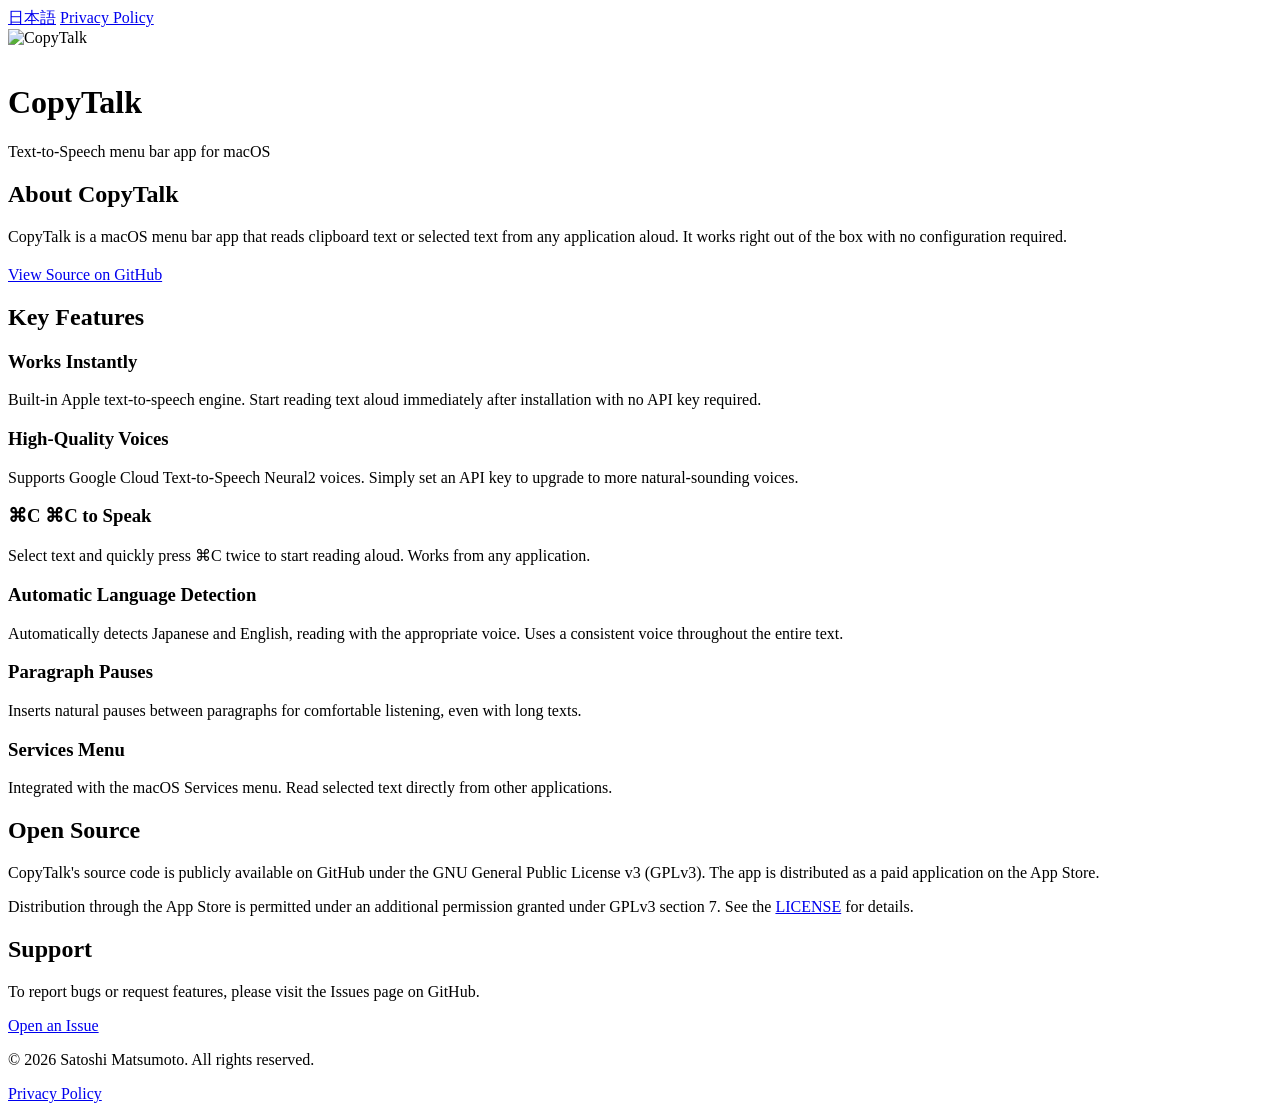
==== docs/en/index.html @ 1976384e "サポートサイトのオープンソース説明文を修正 App Store で有料配布であることを明記  Co-Authored-By: Claude Opus 4.6 (1M context) <noreply" ====
<!DOCTYPE html>
<html lang="en">
<head>
<meta charset="utf-8">
<meta name="viewport" content="width=device-width, initial-scale=1">
<title>CopyTalk</title>
<link rel="stylesheet" href="../style.css">
</head>
<body>
<nav>
  <a href="../ja/">日本語</a>
  <a href="privacy.html">Privacy Policy</a>
</nav>
<header>
  <img src="../appicon.png" alt="CopyTalk" width="128" height="128" style="margin-bottom: 16px;">
  <h1>CopyTalk</h1>
  <p>Text-to-Speech menu bar app for macOS</p>
</header>
<main>
  <section>
    <h2>About CopyTalk</h2>
    <p>CopyTalk is a macOS menu bar app that reads clipboard text or selected text from any application aloud. It works right out of the box with no configuration required.</p>
    <div style="margin-top: 20px;">
      <a href="https://github.com/cometheart314/CopyTalk" class="btn">View Source on GitHub</a>
    </div>
  </section>

  <section>
    <h2>Key Features</h2>
    <div class="features-grid">
      <div class="feature-card">
        <h3>Works Instantly</h3>
        <p>Built-in Apple text-to-speech engine. Start reading text aloud immediately after installation with no API key required.</p>
      </div>
      <div class="feature-card">
        <h3>High-Quality Voices</h3>
        <p>Supports Google Cloud Text-to-Speech Neural2 voices. Simply set an API key to upgrade to more natural-sounding voices.</p>
      </div>
      <div class="feature-card">
        <h3>⌘C ⌘C to Speak</h3>
        <p>Select text and quickly press ⌘C twice to start reading aloud. Works from any application.</p>
      </div>
      <div class="feature-card">
        <h3>Automatic Language Detection</h3>
        <p>Automatically detects Japanese and English, reading with the appropriate voice. Uses a consistent voice throughout the entire text.</p>
      </div>
      <div class="feature-card">
        <h3>Paragraph Pauses</h3>
        <p>Inserts natural pauses between paragraphs for comfortable listening, even with long texts.</p>
      </div>
      <div class="feature-card">
        <h3>Services Menu</h3>
        <p>Integrated with the macOS Services menu. Read selected text directly from other applications.</p>
      </div>
    </div>
  </section>

  <section>
    <h2>Open Source</h2>
    <p>CopyTalk's source code is publicly available on GitHub under the GNU General Public License v3 (GPLv3). The app is distributed as a paid application on the App Store.</p>
    <p class="license-note">Distribution through the App Store is permitted under an additional permission granted under GPLv3 section 7. See the <a href="https://github.com/cometheart314/CopyTalk/blob/main/LICENSE">LICENSE</a> for details.</p>
  </section>

  <section>
    <h2>Support</h2>
    <p>To report bugs or request features, please visit the Issues page on GitHub.</p>
    <div style="margin-top: 12px;">
      <a href="https://github.com/cometheart314/CopyTalk/issues" class="btn btn-secondary">Open an Issue</a>
    </div>
  </section>
</main>
<footer>
  <p>&copy; 2026 Satoshi Matsumoto. All rights reserved.</p>
  <p><a href="privacy.html">Privacy Policy</a></p>
</footer>
</body>
</html>
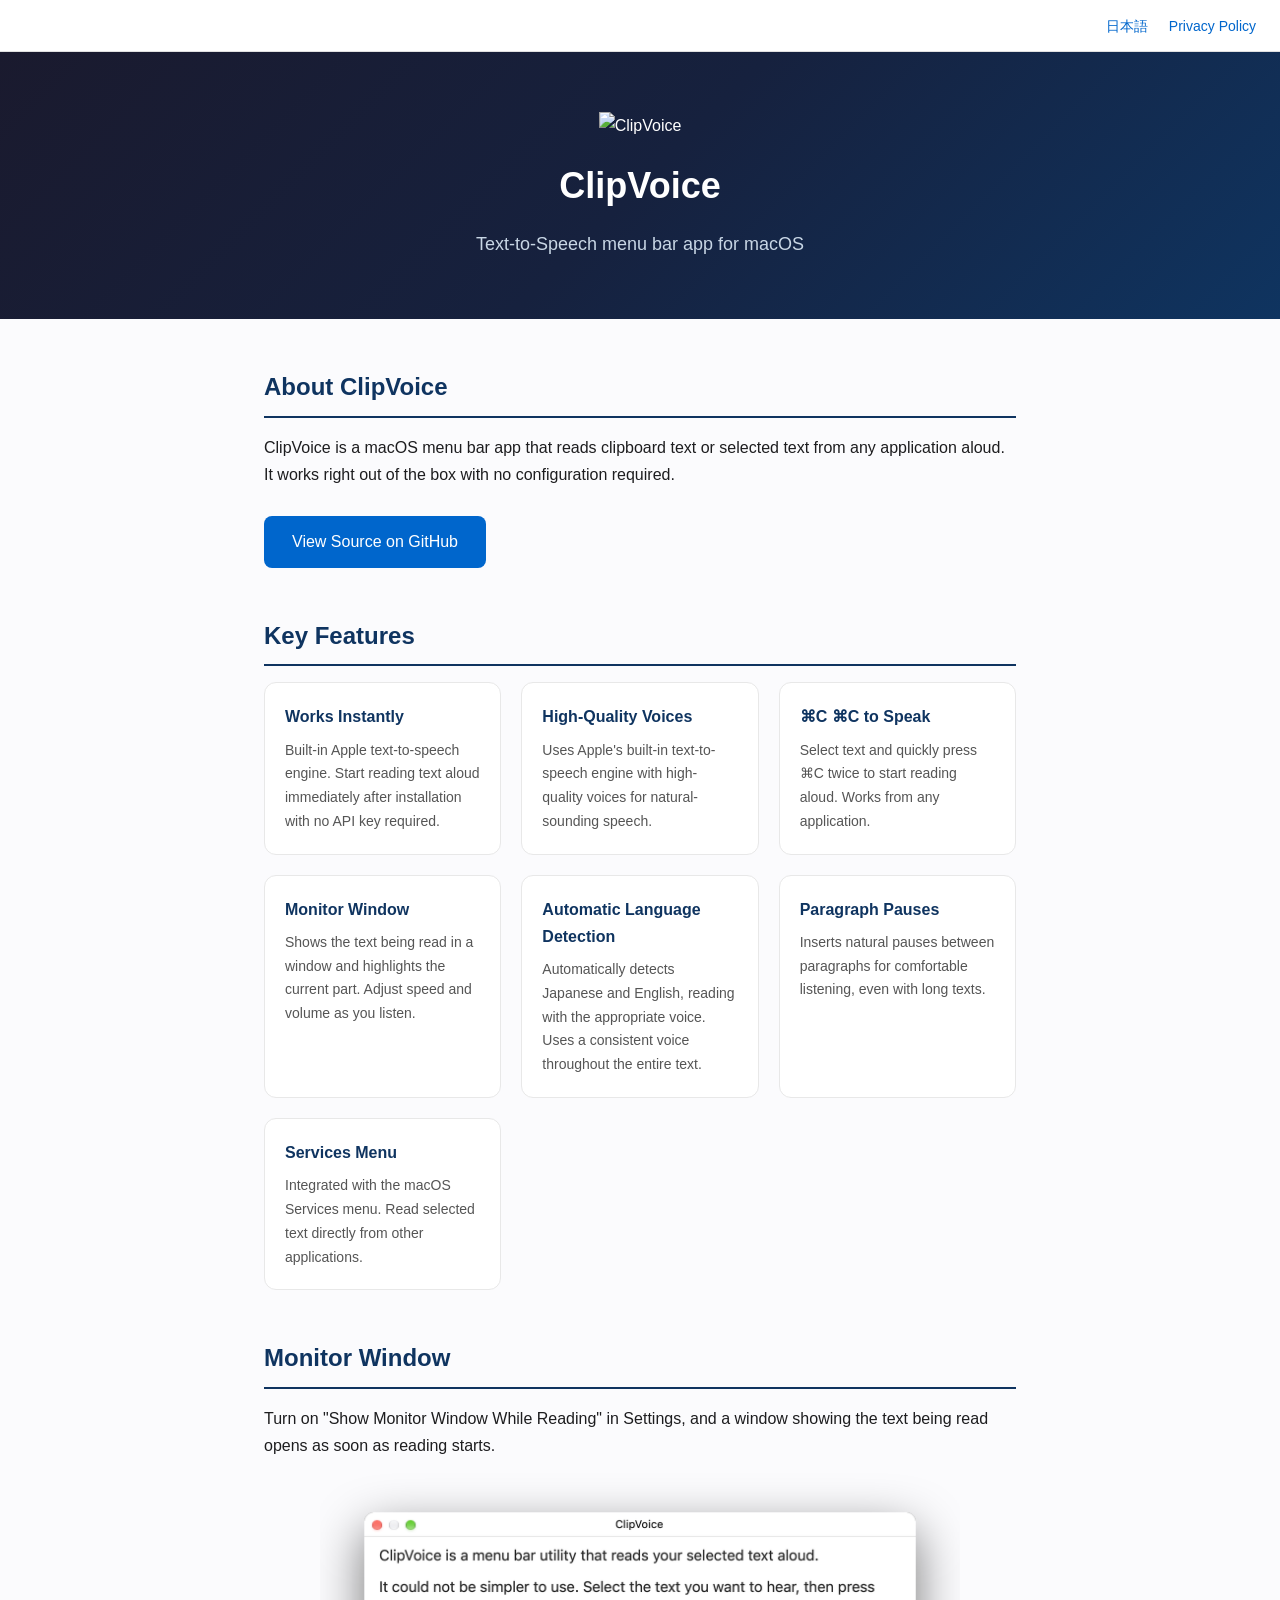
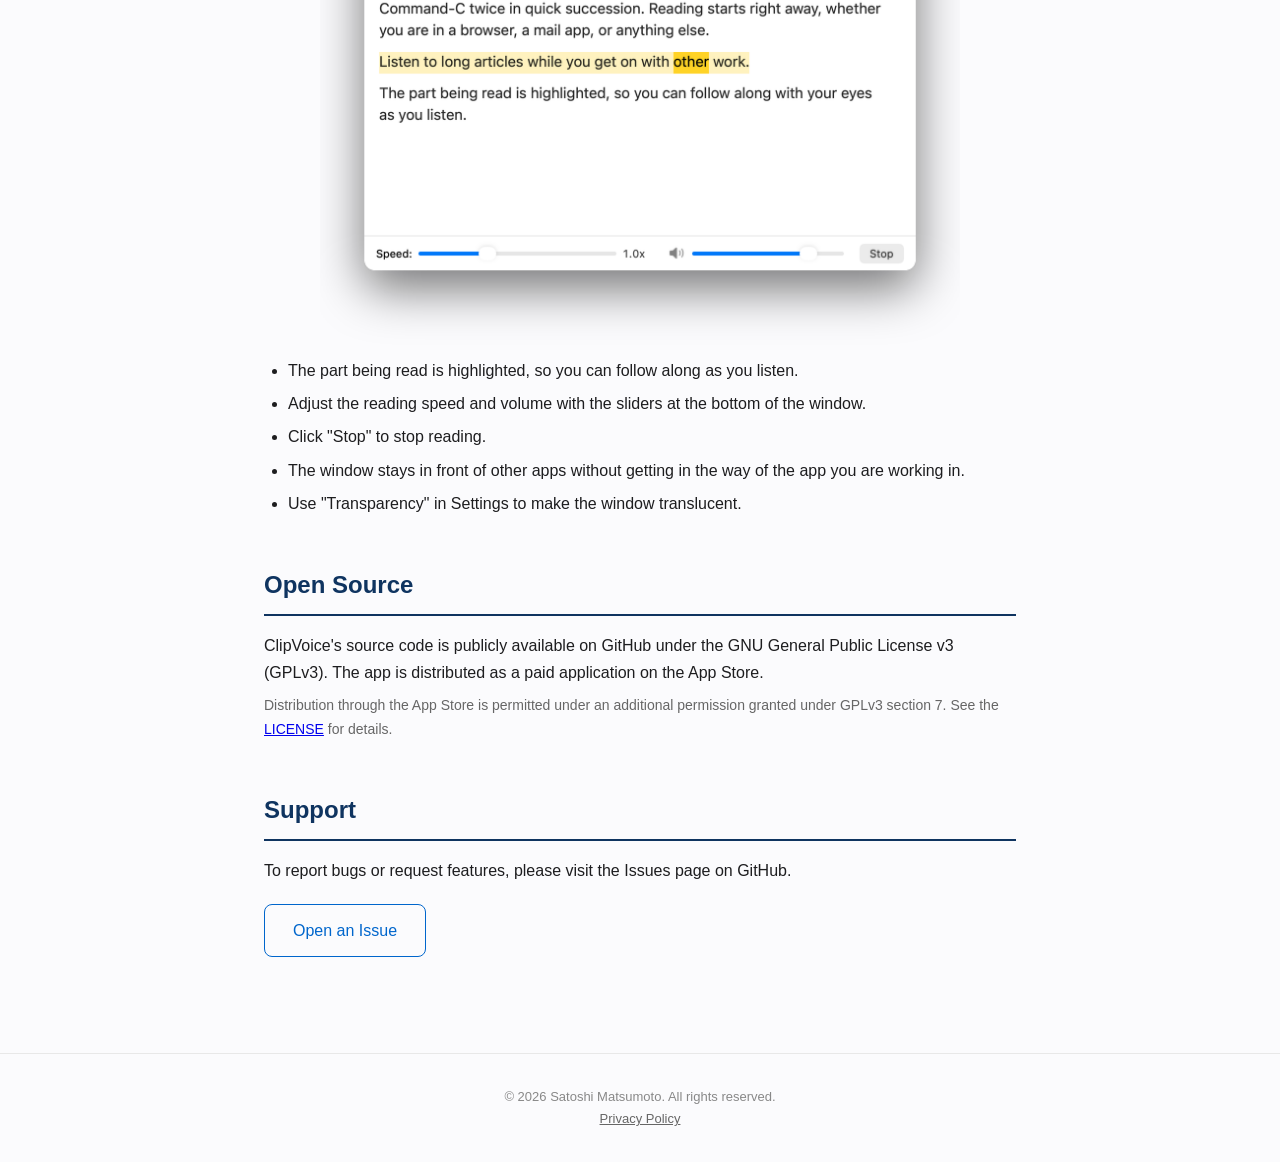
==== commit f13ea15a: "サポートページにモニターウィンドウの説明を追加 日本語・英語ページに機能カードと、画像つきの説明セクションを追加。  Co-Authored-By: Claude Fable 5.2 <noreply" ====
--- a/docs/en/index.html
+++ b/docs/en/index.html
@@ -3,25 +3,26 @@
 <head>
 <meta charset="utf-8">
 <meta name="viewport" content="width=device-width, initial-scale=1">
-<title>CopyTalk</title>
+<title>ClipVoice</title>
 <link rel="stylesheet" href="../style.css">
 </head>
 <body>
 <nav>
   <a href="../ja/">日本語</a>
+  <!-- <a href="api-setup.html">API Key Setup Guide</a> -->
   <a href="privacy.html">Privacy Policy</a>
 </nav>
 <header>
-  <img src="../appicon.png" alt="CopyTalk" width="128" height="128" style="margin-bottom: 16px;">
-  <h1>CopyTalk</h1>
+  <img src="../appicon.png" alt="ClipVoice" width="128" height="128" style="margin-bottom: 16px;">
+  <h1>ClipVoice</h1>
   <p>Text-to-Speech menu bar app for macOS</p>
 </header>
 <main>
   <section>
-    <h2>About CopyTalk</h2>
-    <p>CopyTalk is a macOS menu bar app that reads clipboard text or selected text from any application aloud. It works right out of the box with no configuration required.</p>
+    <h2>About ClipVoice</h2>
+    <p>ClipVoice is a macOS menu bar app that reads clipboard text or selected text from any application aloud. It works right out of the box with no configuration required.</p>
     <div style="margin-top: 20px;">
-      <a href="https://github.com/cometheart314/CopyTalk" class="btn">View Source on GitHub</a>
+      <a href="https://github.com/cometheart314/ClipVoice" class="btn">View Source on GitHub</a>
     </div>
   </section>
 
@@ -34,11 +35,16 @@
       </div>
       <div class="feature-card">
         <h3>High-Quality Voices</h3>
-        <p>Supports Google Cloud Text-to-Speech Neural2 voices. Simply set an API key to upgrade to more natural-sounding voices.</p>
+        <p>Uses Apple's built-in text-to-speech engine with high-quality voices for natural-sounding speech.</p>
+        <!-- <p>Supports Google Cloud Text-to-Speech Neural2 and Chirp 3: HD voices. Simply set an API key to upgrade to more natural-sounding voices. <a href="api-setup.html" style="font-size:13px;">Setup guide</a></p> -->
       </div>
       <div class="feature-card">
         <h3>⌘C ⌘C to Speak</h3>
         <p>Select text and quickly press ⌘C twice to start reading aloud. Works from any application.</p>
+      </div>
+      <div class="feature-card">
+        <h3>Monitor Window</h3>
+        <p>Shows the text being read in a window and highlights the current part. Adjust speed and volume as you listen.</p>
       </div>
       <div class="feature-card">
         <h3>Automatic Language Detection</h3>
@@ -56,16 +62,29 @@
   </section>
 
   <section>
+    <h2>Monitor Window</h2>
+    <p>Turn on "Show Monitor Window While Reading" in Settings, and a window showing the text being read opens as soon as reading starts.</p>
+    <img src="monitor.png" alt="Monitor window with the part being read highlighted" class="screenshot" width="650" height="489">
+    <ul>
+      <li>The part being read is highlighted, so you can follow along as you listen.</li>
+      <li>Adjust the reading speed and volume with the sliders at the bottom of the window.</li>
+      <li>Click "Stop" to stop reading.</li>
+      <li>The window stays in front of other apps without getting in the way of the app you are working in.</li>
+      <li>Use "Transparency" in Settings to make the window translucent.</li>
+    </ul>
+  </section>
+
+  <section>
     <h2>Open Source</h2>
-    <p>CopyTalk's source code is publicly available on GitHub under the GNU General Public License v3 (GPLv3). The app is distributed as a paid application on the App Store.</p>
-    <p class="license-note">Distribution through the App Store is permitted under an additional permission granted under GPLv3 section 7. See the <a href="https://github.com/cometheart314/CopyTalk/blob/main/LICENSE">LICENSE</a> for details.</p>
+    <p>ClipVoice's source code is publicly available on GitHub under the GNU General Public License v3 (GPLv3). The app is distributed as a paid application on the App Store.</p>
+    <p class="license-note">Distribution through the App Store is permitted under an additional permission granted under GPLv3 section 7. See the <a href="https://github.com/cometheart314/ClipVoice/blob/main/LICENSE">LICENSE</a> for details.</p>
   </section>
 
   <section>
     <h2>Support</h2>
     <p>To report bugs or request features, please visit the Issues page on GitHub.</p>
     <div style="margin-top: 12px;">
-      <a href="https://github.com/cometheart314/CopyTalk/issues" class="btn btn-secondary">Open an Issue</a>
+      <a href="https://github.com/cometheart314/ClipVoice/issues" class="btn btn-secondary">Open an Issue</a>
     </div>
   </section>
 </main>
--- a/docs/style.css
+++ b/docs/style.css
@@ -0,0 +1,87 @@
+* { margin: 0; padding: 0; box-sizing: border-box; }
+body {
+  font-family: -apple-system, BlinkMacSystemFont, "Hiragino Sans", "Segoe UI", Roboto, sans-serif;
+  color: #1d1d1f;
+  background: #fbfbfd;
+  line-height: 1.7;
+}
+header {
+  background: linear-gradient(135deg, #1a1a2e 0%, #16213e 50%, #0f3460 100%);
+  color: #fff;
+  padding: 60px 24px;
+  text-align: center;
+}
+header h1 { font-size: 36px; font-weight: 700; margin-bottom: 12px; }
+header p { font-size: 18px; color: #c8d6e5; max-width: 600px; margin: 0 auto; }
+nav {
+  background: rgba(255,255,255,0.92);
+  backdrop-filter: blur(10px);
+  border-bottom: 1px solid #e0e0e0;
+  padding: 12px 24px;
+  text-align: right;
+  position: sticky;
+  top: 0;
+  z-index: 10;
+}
+nav a { color: #0066cc; text-decoration: none; font-size: 14px; margin-left: 16px; }
+nav a:hover { text-decoration: underline; }
+main { max-width: 800px; margin: 0 auto; padding: 48px 24px; }
+section { margin-bottom: 48px; }
+section h2 {
+  font-size: 24px;
+  font-weight: 600;
+  margin-bottom: 16px;
+  padding-bottom: 8px;
+  border-bottom: 2px solid #0f3460;
+  color: #0f3460;
+}
+ul { padding-left: 24px; margin-top: 8px; }
+li { margin-bottom: 6px; }
+.features-grid {
+  display: grid;
+  grid-template-columns: repeat(auto-fit, minmax(220px, 1fr));
+  gap: 20px;
+  margin-top: 16px;
+}
+.feature-card {
+  background: #fff;
+  border: 1px solid #e8e8e8;
+  border-radius: 12px;
+  padding: 20px;
+}
+.feature-card h3 { font-size: 16px; margin-bottom: 8px; color: #0f3460; }
+.feature-card p { font-size: 14px; color: #555; }
+.btn {
+  display: inline-block;
+  background: #0066cc;
+  color: #fff;
+  padding: 12px 28px;
+  border-radius: 8px;
+  text-decoration: none;
+  font-weight: 500;
+  margin-top: 8px;
+  margin-right: 8px;
+}
+.btn:hover { background: #0055aa; }
+.btn-secondary {
+  background: transparent;
+  color: #0066cc;
+  border: 1px solid #0066cc;
+}
+.btn-secondary:hover { background: #f0f4ff; }
+footer {
+  text-align: center;
+  padding: 32px 24px;
+  color: #888;
+  font-size: 13px;
+  border-top: 1px solid #e8e8e8;
+}
+footer a { color: #666; }
+.screenshot {
+  display: block;
+  width: 100%;
+  max-width: 640px;
+  height: auto;
+  margin: 8px auto 0;
+}
+.license-note { font-size: 14px; color: #666; margin-top: 8px; }
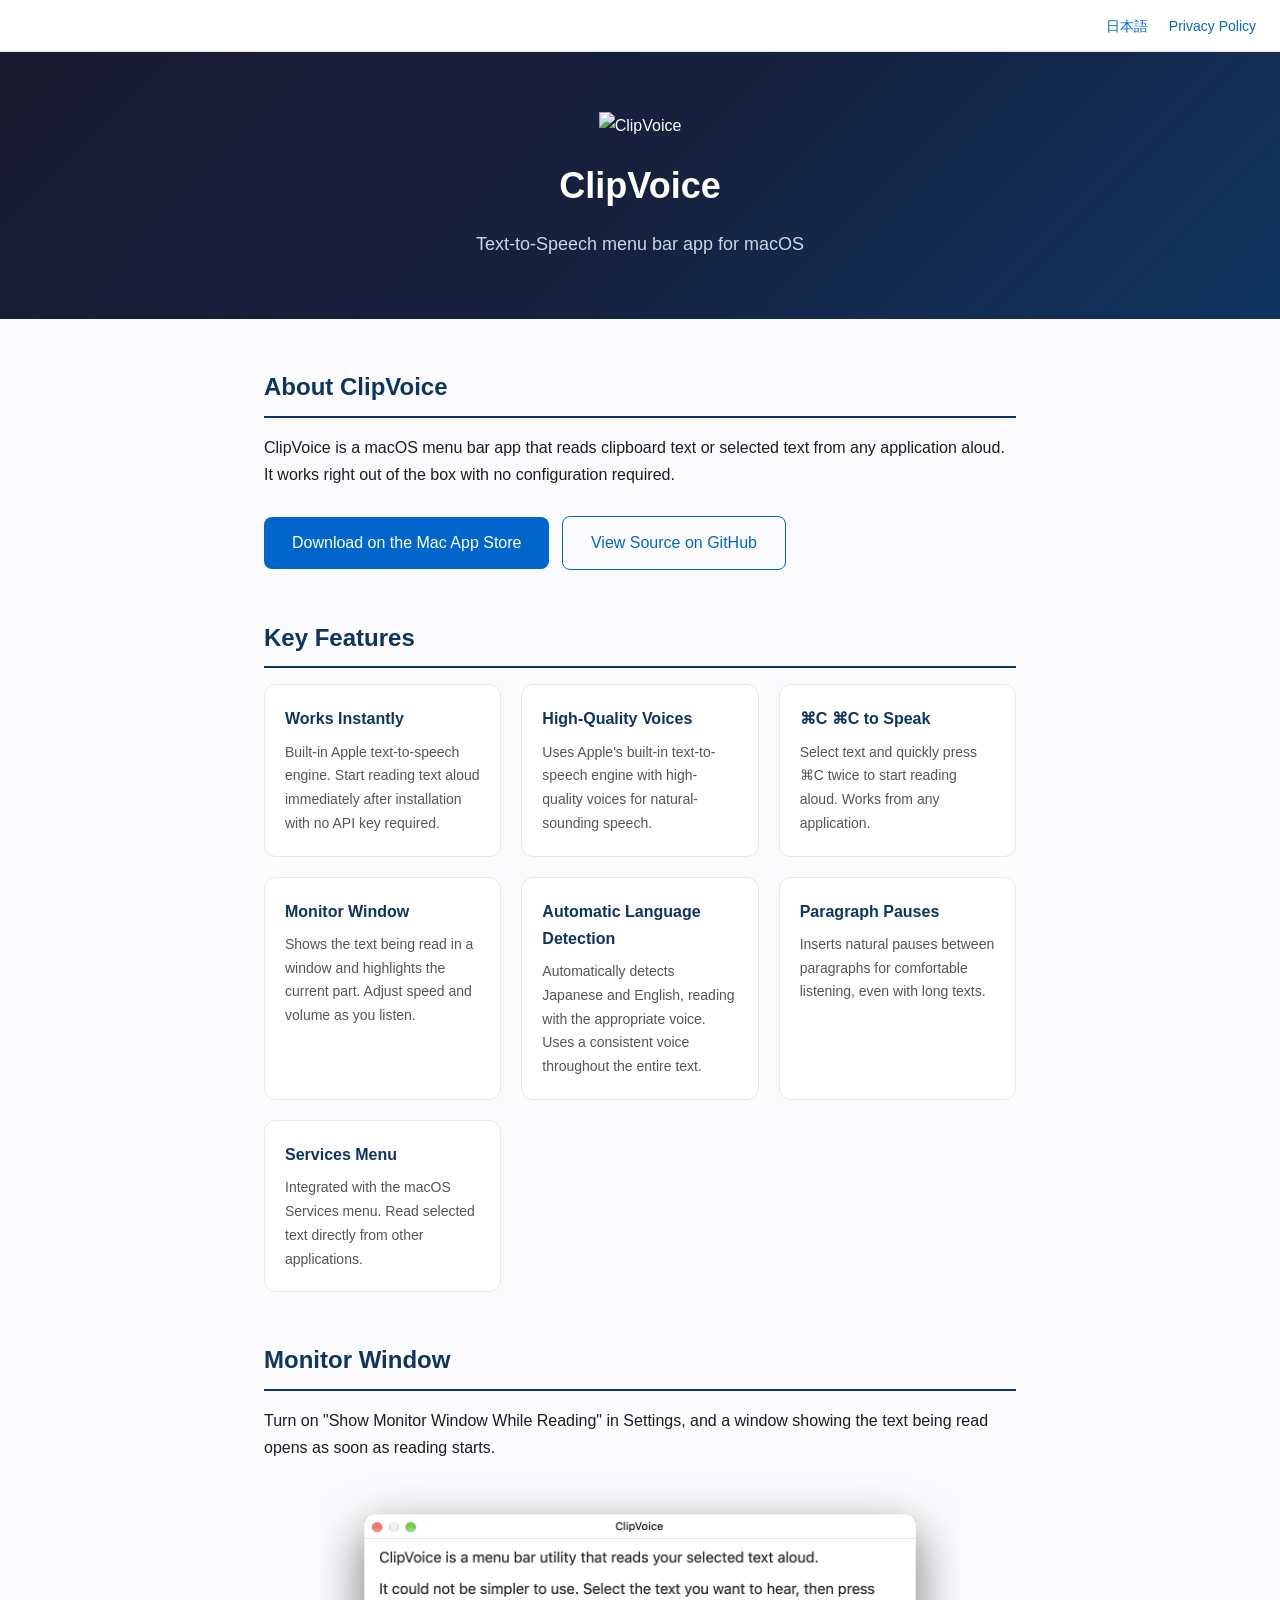
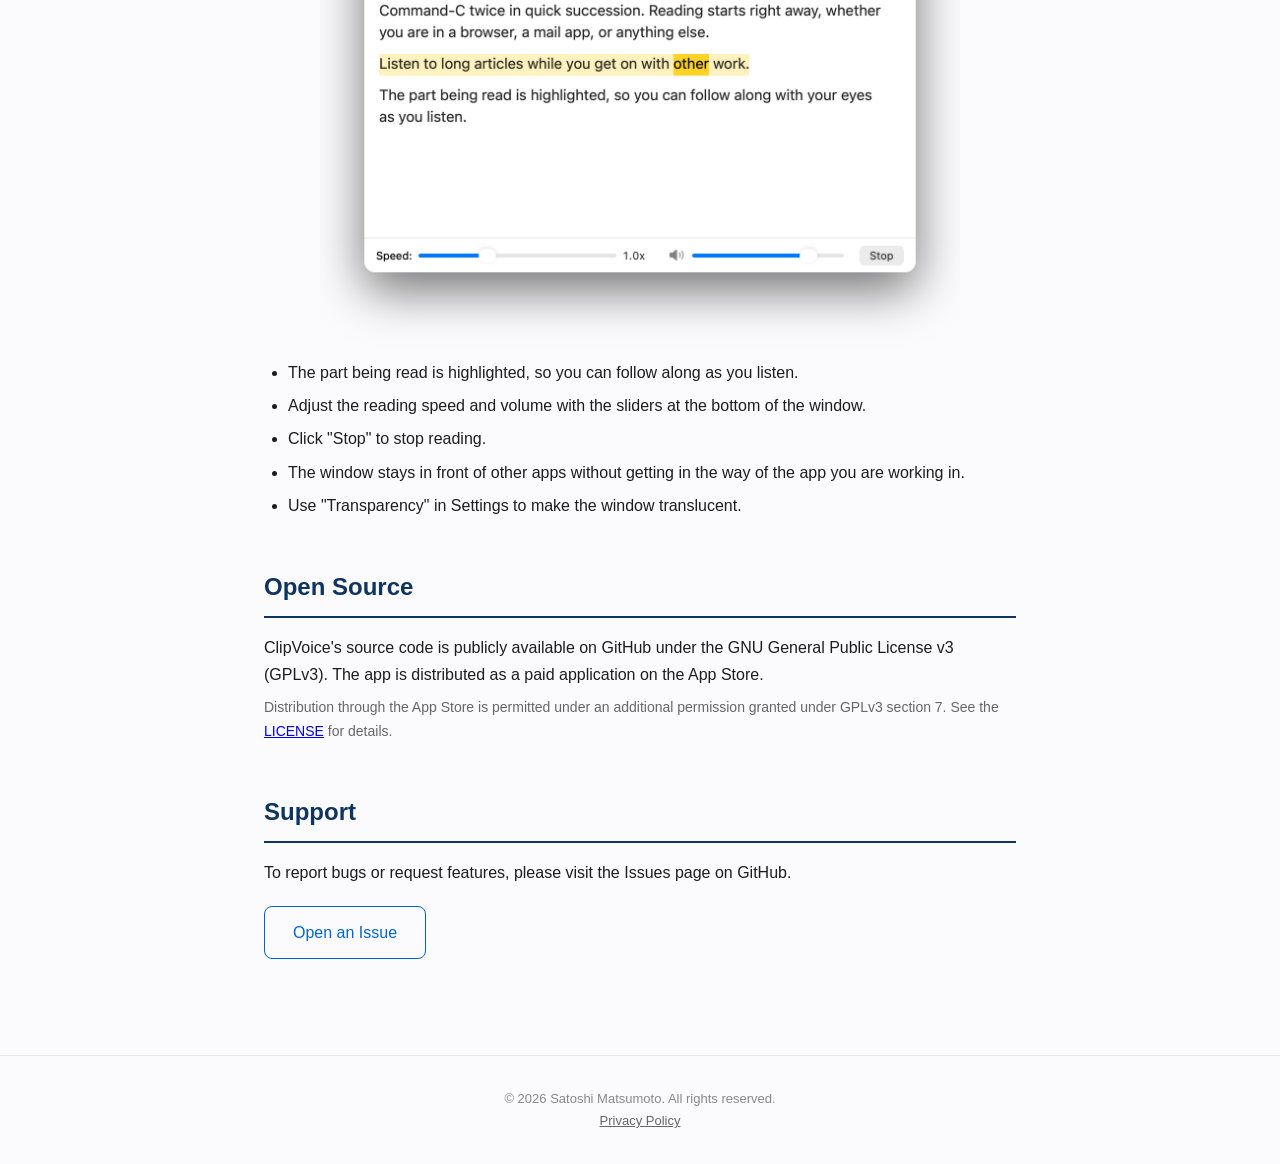
==== commit ed98256a: "Add Mac App Store link to docs pages Co-Authored-By: Claude Fable 5.2 <noreply@anthropic.com>" ====
--- a/docs/en/index.html
+++ b/docs/en/index.html
@@ -22,7 +22,8 @@
     <h2>About ClipVoice</h2>
     <p>ClipVoice is a macOS menu bar app that reads clipboard text or selected text from any application aloud. It works right out of the box with no configuration required.</p>
     <div style="margin-top: 20px;">
-      <a href="https://github.com/cometheart314/ClipVoice" class="btn">View Source on GitHub</a>
+      <a href="https://apps.apple.com/us/app/clipvoice/id6761611954?mt=12" class="btn">Download on the Mac App Store</a>
+      <a href="https://github.com/cometheart314/ClipVoice" class="btn btn-secondary">View Source on GitHub</a>
     </div>
   </section>
 
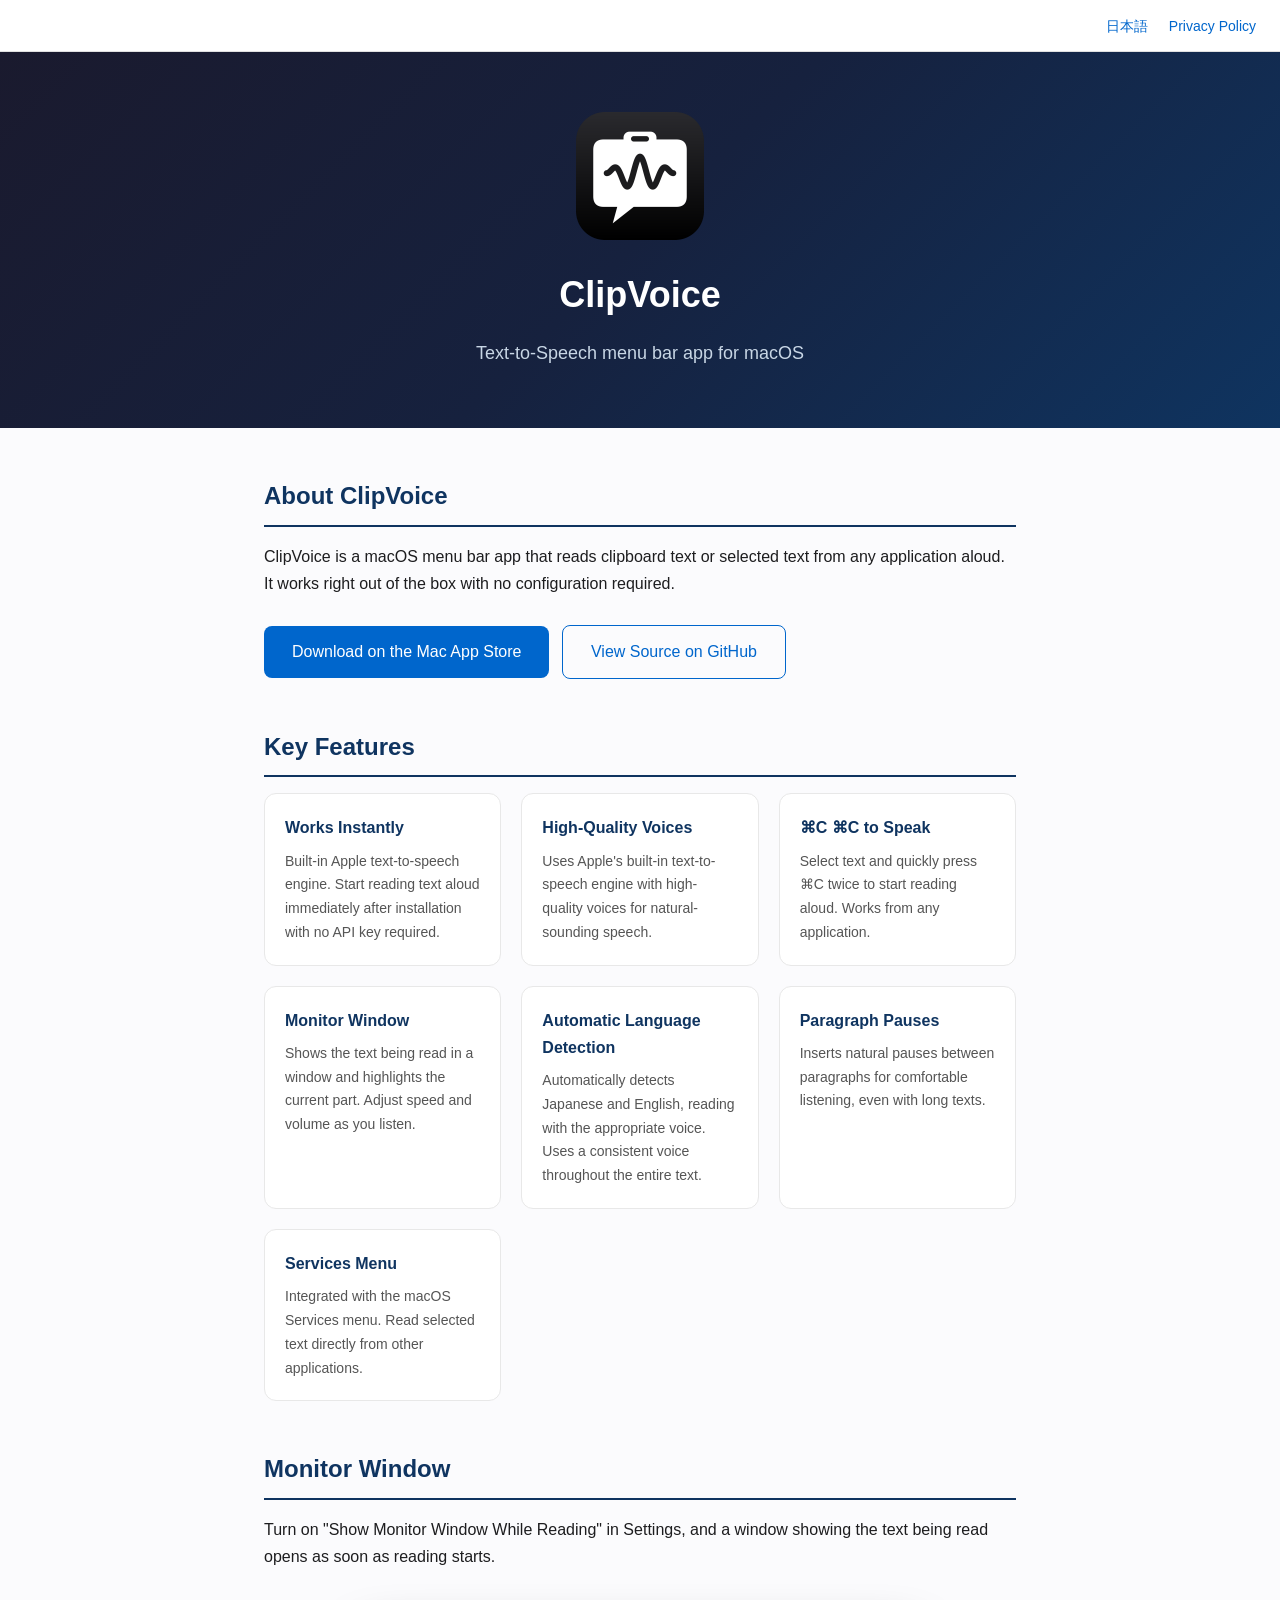
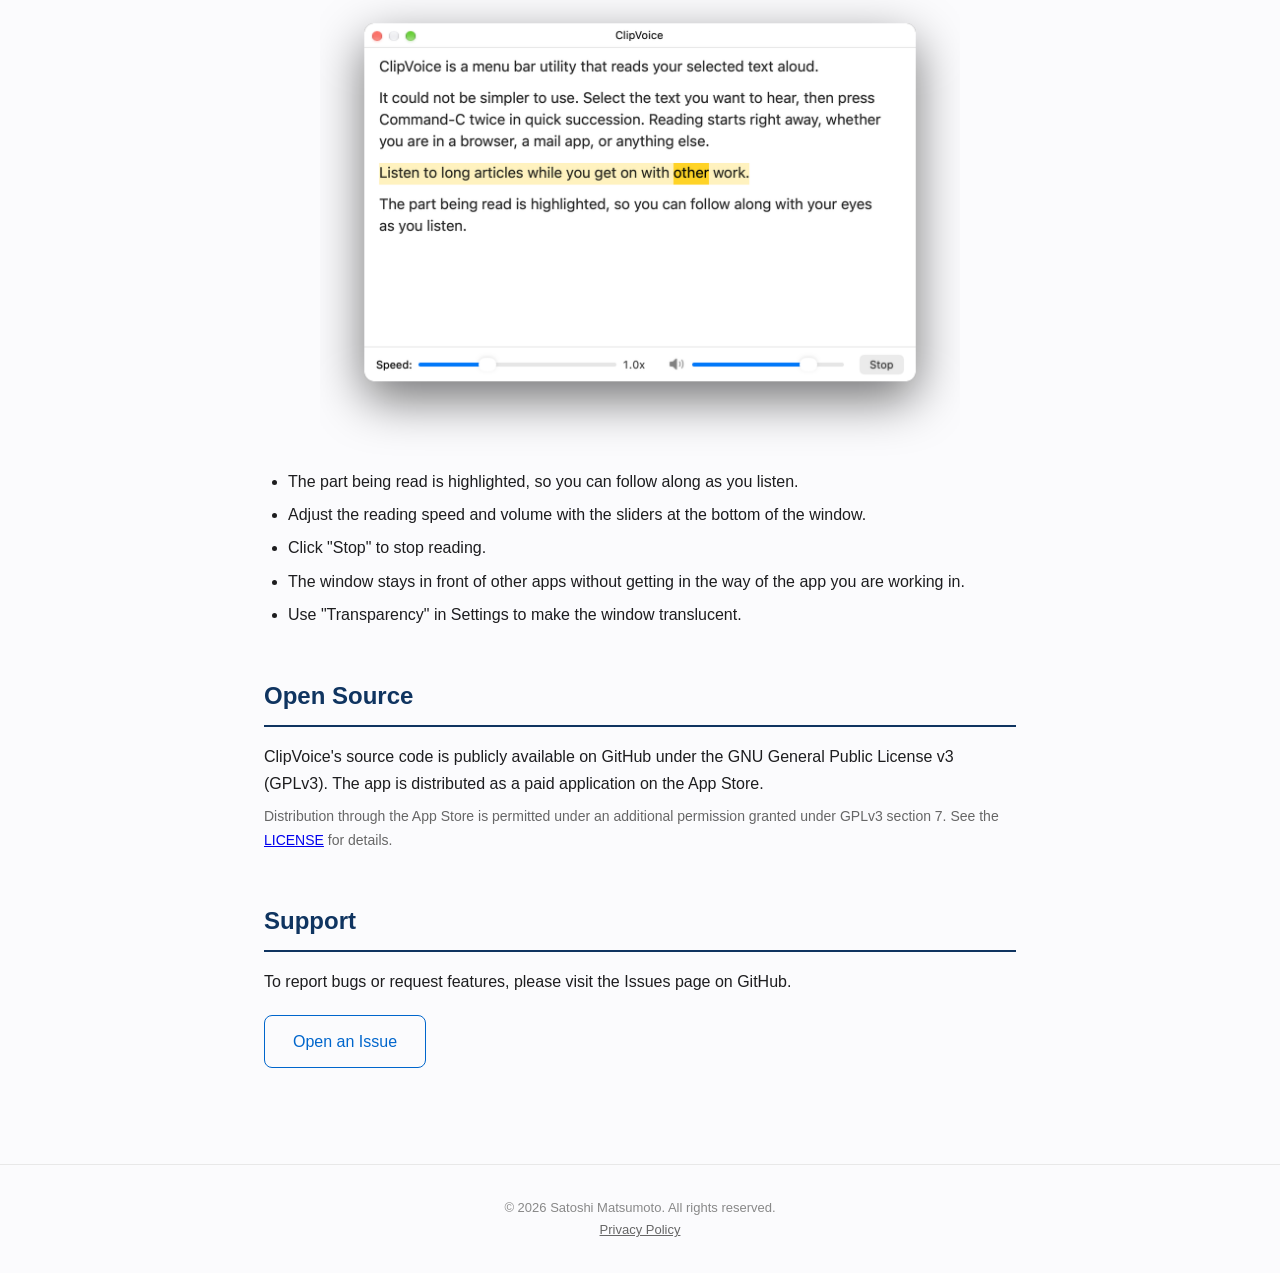
==== commit bce654e7: "サポートページのアイコン画像URLにバージョン指定を追加（キャッシュ対策） Co-Authored-By: Claude Fable 5.2 <noreply@anthropic.com>" ====
--- a/docs/en/index.html
+++ b/docs/en/index.html
@@ -13,7 +13,7 @@
   <a href="privacy.html">Privacy Policy</a>
 </nav>
 <header>
-  <img src="../appicon.png" alt="ClipVoice" width="128" height="128" style="margin-bottom: 16px;">
+  <img src="../appicon.png?v=2" alt="ClipVoice" width="128" height="128" style="margin-bottom: 16px;">
   <h1>ClipVoice</h1>
   <p>Text-to-Speech menu bar app for macOS</p>
 </header>
